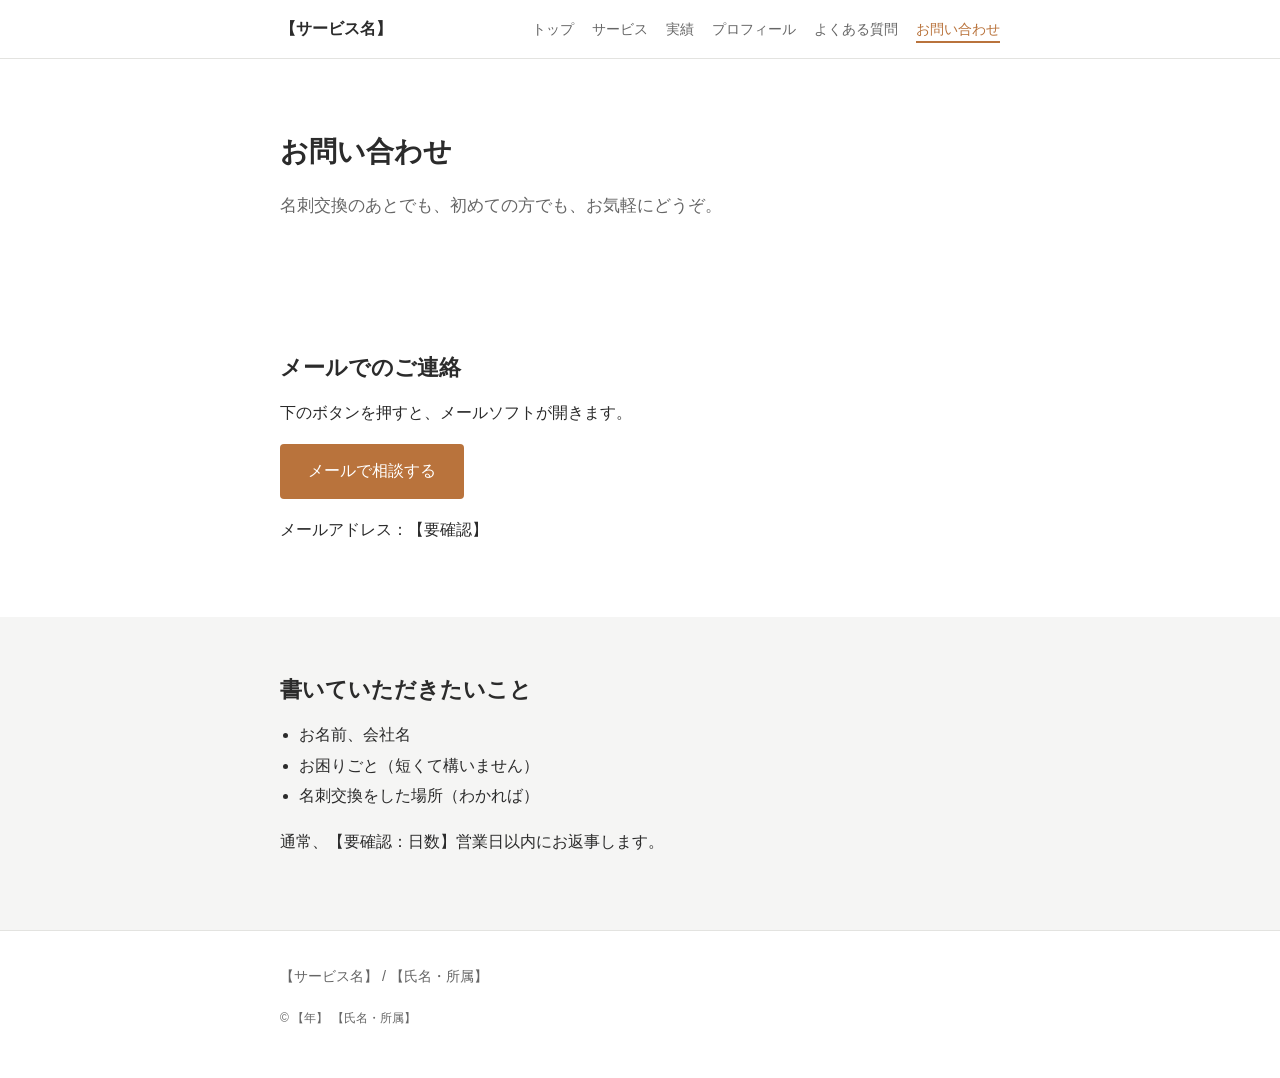
==== contact.html @ 89870a79 "AI業務改善サイトの初版（6ページ）を追加 Co-Authored-By: Claude Sonnet 5.5 <noreply@anthropic.com> Claude-Session: http" ====
<!DOCTYPE html>
<html lang="ja">
<head>
<meta charset="utf-8">
<meta name="viewport" content="width=device-width, initial-scale=1">
<title>お問い合わせ｜【サービス名】</title>
<meta name="description" content="AIを使った業務改善のご相談はこちらから。名刺交換のあとのご連絡もお待ちしています。">
<link rel="stylesheet" href="style.css">
</head>
<body>
<header class="site-header">
<div class="wrap header-inner">
<a class="logo" href="index.html">【サービス名】</a>
<button class="nav-toggle" aria-label="メニューを開く" aria-expanded="false" aria-controls="nav">メニュー</button>
<nav id="nav" class="nav"><ul><li><a href="index.html">トップ</a></li><li><a href="services.html">サービス</a></li><li><a href="works.html">実績</a></li><li><a href="profile.html">プロフィール</a></li><li><a href="faq.html">よくある質問</a></li><li><a href="contact.html" aria-current="page">お問い合わせ</a></li></ul></nav>
</div>
</header>
<main>
<section class="hero"><div class="wrap"><h1>お問い合わせ</h1><p class="lead">名刺交換のあとでも、初めての方でも、お気軽にどうぞ。</p></div></section><section class="section"><div class="wrap"><h2>メールでのご連絡</h2><p>下のボタンを押すと、メールソフトが開きます。</p>
<p><a class="btn" id="mailbtn" href="mailto:【メールアドレス】?subject=%E3%81%8A%E5%95%8F%E3%81%84%E5%90%88%E3%82%8F%E3%81%9B">メールで相談する</a></p>
<p>メールアドレス：【要確認】</p></div></section><section class="section alt"><div class="wrap"><h2>書いていただきたいこと</h2><ul class="plain">
<li>お名前、会社名</li>
<li>お困りごと（短くて構いません）</li>
<li>名刺交換をした場所（わかれば）</li>
</ul>
<p>通常、【要確認：日数】営業日以内にお返事します。</p></div></section>
</main>
<footer class="site-footer">
<div class="wrap">
<p>【サービス名】 / 【氏名・所属】</p>
<p><small>&copy; 【年】 【氏名・所属】</small></p>
</div>
</footer>
<script src="script.js"></script>
</body>
</html>
---- style.css ----
:root{--bg:#fff;--alt:#f5f5f4;--text:#2b2b2b;--sub:#666;--line:#e3e3e0;--accent:#b9733c;--accent-dark:#9a5d2d}
*{box-sizing:border-box}
body{margin:0;font-family:"Hiragino Kaku Gothic ProN","Hiragino Sans","Noto Sans JP",Meiryo,sans-serif;color:var(--text);background:var(--bg);line-height:1.9;font-size:16px}
.wrap{max-width:760px;margin:0 auto;padding:0 20px}
a{color:inherit}
h1,h2,h3{line-height:1.5;margin:0 0 .6em;font-weight:700}
h1{font-size:1.75rem}h2{font-size:1.4rem}h3{font-size:1.1rem}
p{margin:0 0 1em}
.site-header{border-bottom:1px solid var(--line);background:var(--bg)}
.header-inner{display:flex;align-items:center;justify-content:space-between;flex-wrap:wrap;padding-top:14px;padding-bottom:14px}
.logo{font-weight:700;text-decoration:none}
.nav ul{list-style:none;margin:0;padding:0;display:flex;gap:18px;flex-wrap:wrap}
.nav a{text-decoration:none;font-size:.9rem;color:var(--sub);padding:4px 0}
.nav a:hover,.nav a[aria-current]{color:var(--accent);border-bottom:2px solid var(--accent)}
.nav-toggle{display:none;background:none;border:1px solid var(--line);padding:6px 12px;font:inherit;font-size:.9rem;border-radius:4px}
.hero{padding:72px 0 56px}
.lead{color:var(--sub);font-size:1.05rem}
.section{padding:56px 0}
.alt{background:var(--alt)}
.center{text-align:center}
.cards{list-style:none;padding:0;margin:0;display:grid;gap:16px}
.card,.item{background:var(--bg);border:1px solid var(--line);border-radius:6px;padding:20px;margin-bottom:16px}
.card p,.item p{margin:0;color:var(--sub)}
.steps{list-style:none;counter-reset:s;padding:0;margin:0}
.steps li{counter-increment:s;position:relative;padding:0 0 20px 52px}
.steps li::before{content:counter(s);position:absolute;left:0;top:0;width:36px;height:36px;border-radius:50%;background:var(--accent);color:#fff;text-align:center;line-height:36px;font-weight:700}
.steps p{margin:0;color:var(--sub)}
.plain{padding-left:1.2em;margin:0 0 1em}
.btn{display:inline-block;background:var(--accent);color:#fff;text-decoration:none;padding:12px 28px;border-radius:4px}
.btn:hover{background:var(--accent-dark)}
.link{color:var(--accent);font-weight:700}
.case{margin:0}.case dt{font-weight:700;margin-top:.8em}.case dd{margin:0;color:var(--sub)}
.stats{list-style:none;padding:0;margin:0;display:grid;gap:16px}
.stats li{border-left:3px solid var(--accent);padding-left:16px;display:flex;flex-direction:column}
.num{font-size:1.4rem;font-weight:700}
.two{display:grid;gap:24px}
.faq{border-bottom:1px solid var(--line);padding:14px 0}
.faq summary{cursor:pointer;font-weight:700}
.faq p{margin:10px 0 0;color:var(--sub)}
.site-footer{border-top:1px solid var(--line);padding:32px 0;color:var(--sub);font-size:.9rem}
@media(min-width:700px){.cards,.stats{grid-template-columns:repeat(3,1fr)}.two{grid-template-columns:1fr 1fr}}
@media(max-width:699px){
.nav-toggle{display:block}
.nav{display:none;width:100%}.nav.open{display:block}
.nav ul{flex-direction:column;gap:0;padding-top:8px}
.nav a{display:block;padding:10px 0}
.hero{padding:48px 0 36px}h1{font-size:1.5rem}.section{padding:40px 0}}
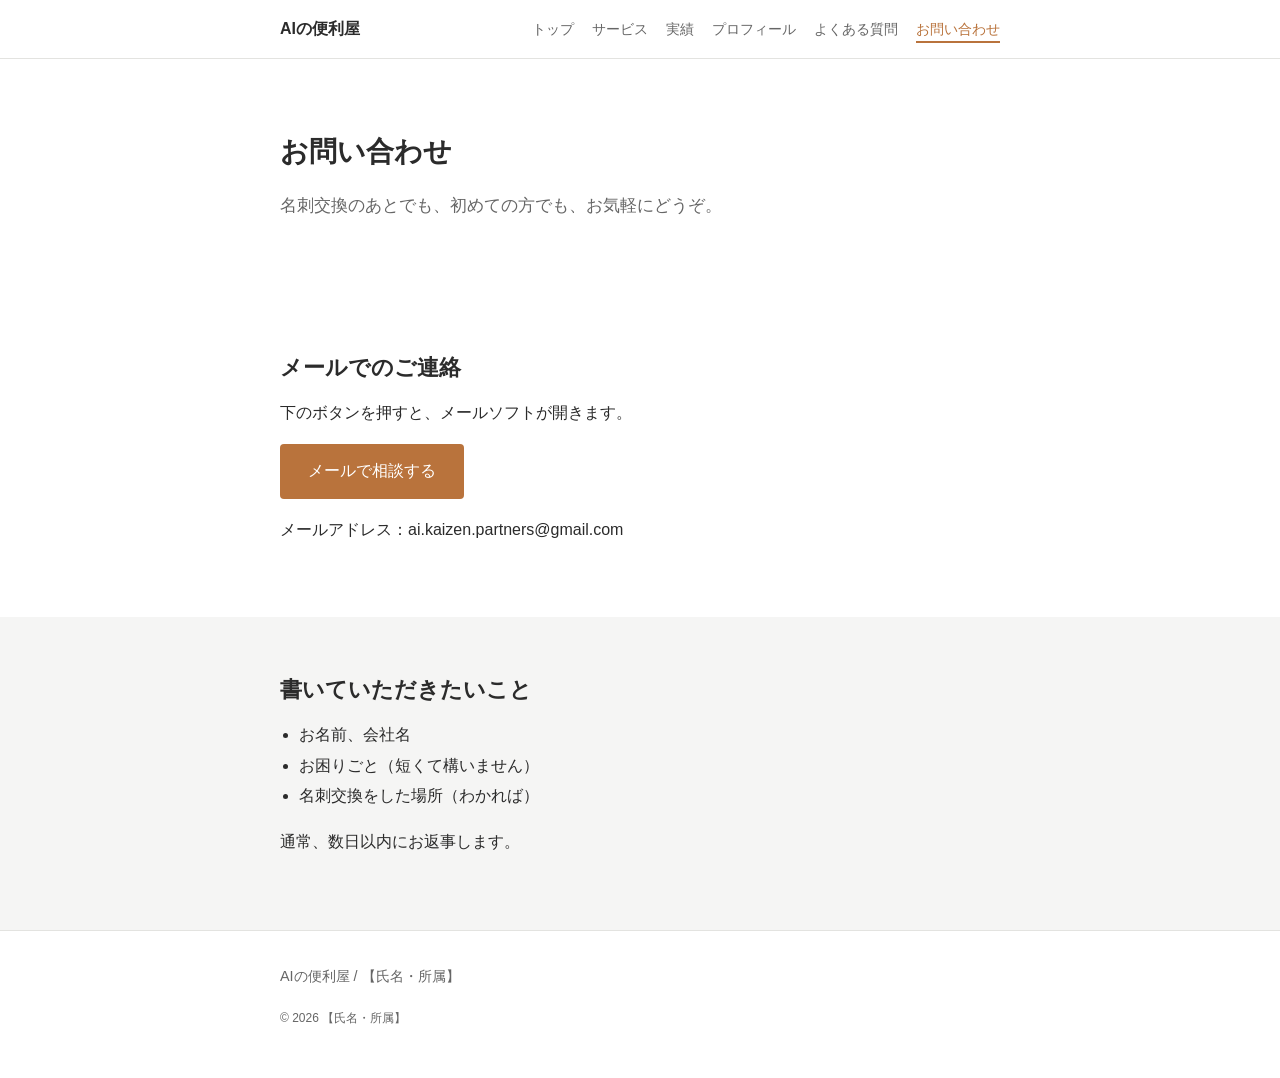
==== commit 97cb4ff2: "サービス名・連絡先・料金方針・地域・短縮時間を反映 Co-Authored-By: Claude Sonnet 5.5 <noreply@anthropic.com> Claude-Session: " ====
--- a/contact.html
+++ b/contact.html
@@ -3,32 +3,32 @@
 <head>
 <meta charset="utf-8">
 <meta name="viewport" content="width=device-width, initial-scale=1">
-<title>お問い合わせ｜【サービス名】</title>
+<title>お問い合わせ｜AIの便利屋</title>
 <meta name="description" content="AIを使った業務改善のご相談はこちらから。名刺交換のあとのご連絡もお待ちしています。">
 <link rel="stylesheet" href="style.css">
 </head>
 <body>
 <header class="site-header">
 <div class="wrap header-inner">
-<a class="logo" href="index.html">【サービス名】</a>
+<a class="logo" href="index.html">AIの便利屋</a>
 <button class="nav-toggle" aria-label="メニューを開く" aria-expanded="false" aria-controls="nav">メニュー</button>
 <nav id="nav" class="nav"><ul><li><a href="index.html">トップ</a></li><li><a href="services.html">サービス</a></li><li><a href="works.html">実績</a></li><li><a href="profile.html">プロフィール</a></li><li><a href="faq.html">よくある質問</a></li><li><a href="contact.html" aria-current="page">お問い合わせ</a></li></ul></nav>
 </div>
 </header>
 <main>
 <section class="hero"><div class="wrap"><h1>お問い合わせ</h1><p class="lead">名刺交換のあとでも、初めての方でも、お気軽にどうぞ。</p></div></section><section class="section"><div class="wrap"><h2>メールでのご連絡</h2><p>下のボタンを押すと、メールソフトが開きます。</p>
-<p><a class="btn" id="mailbtn" href="mailto:【メールアドレス】?subject=%E3%81%8A%E5%95%8F%E3%81%84%E5%90%88%E3%82%8F%E3%81%9B">メールで相談する</a></p>
-<p>メールアドレス：【要確認】</p></div></section><section class="section alt"><div class="wrap"><h2>書いていただきたいこと</h2><ul class="plain">
+<p><a class="btn" id="mailbtn" href="mailto:ai.kaizen.partners@gmail.com?subject=%E3%81%8A%E5%95%8F%E3%81%84%E5%90%88%E3%82%8F%E3%81%9B">メールで相談する</a></p>
+<p>メールアドレス：ai.kaizen.partners@gmail.com</p></div></section><section class="section alt"><div class="wrap"><h2>書いていただきたいこと</h2><ul class="plain">
 <li>お名前、会社名</li>
 <li>お困りごと（短くて構いません）</li>
 <li>名刺交換をした場所（わかれば）</li>
 </ul>
-<p>通常、【要確認：日数】営業日以内にお返事します。</p></div></section>
+<p>通常、数日以内にお返事します。</p></div></section>
 </main>
 <footer class="site-footer">
 <div class="wrap">
-<p>【サービス名】 / 【氏名・所属】</p>
-<p><small>&copy; 【年】 【氏名・所属】</small></p>
+<p>AIの便利屋 / 【氏名・所属】</p>
+<p><small>&copy; 2026 【氏名・所属】</small></p>
 </div>
 </footer>
 <script src="script.js"></script>
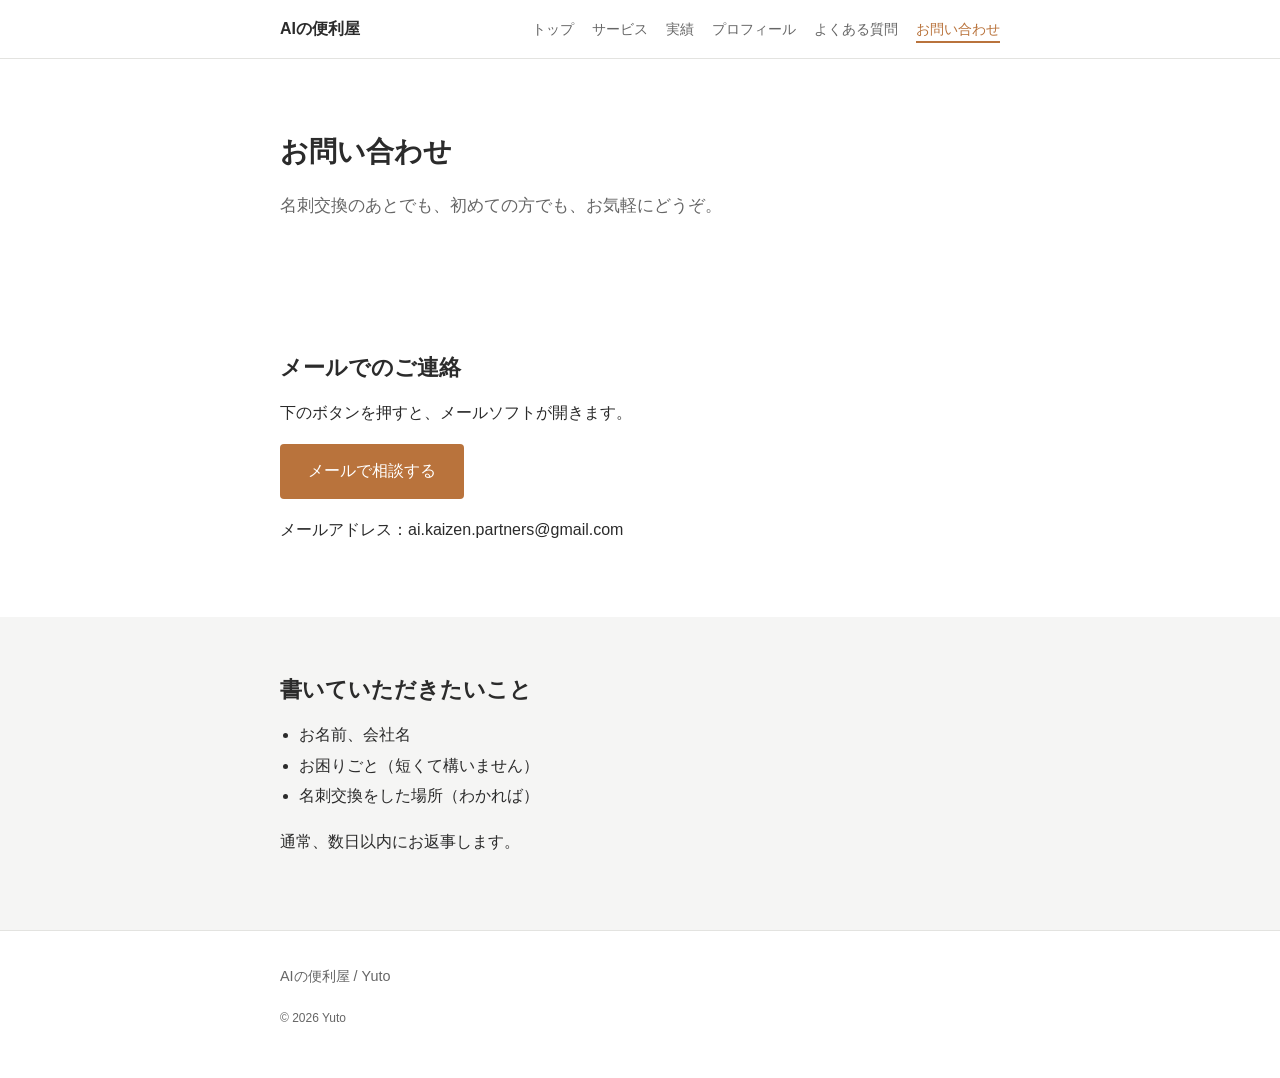
==== commit 88eae736: "プロフィールを反映 Co-Authored-By: Claude Sonnet 5.5 <noreply@anthropic.com> Claude-Session: https://claude.a" ====
--- a/contact.html
+++ b/contact.html
@@ -27,8 +27,8 @@
 </main>
 <footer class="site-footer">
 <div class="wrap">
-<p>AIの便利屋 / 【氏名・所属】</p>
-<p><small>&copy; 2026 【氏名・所属】</small></p>
+<p>AIの便利屋 / Yuto</p>
+<p><small>&copy; 2026 Yuto</small></p>
 </div>
 </footer>
 <script src="script.js"></script>
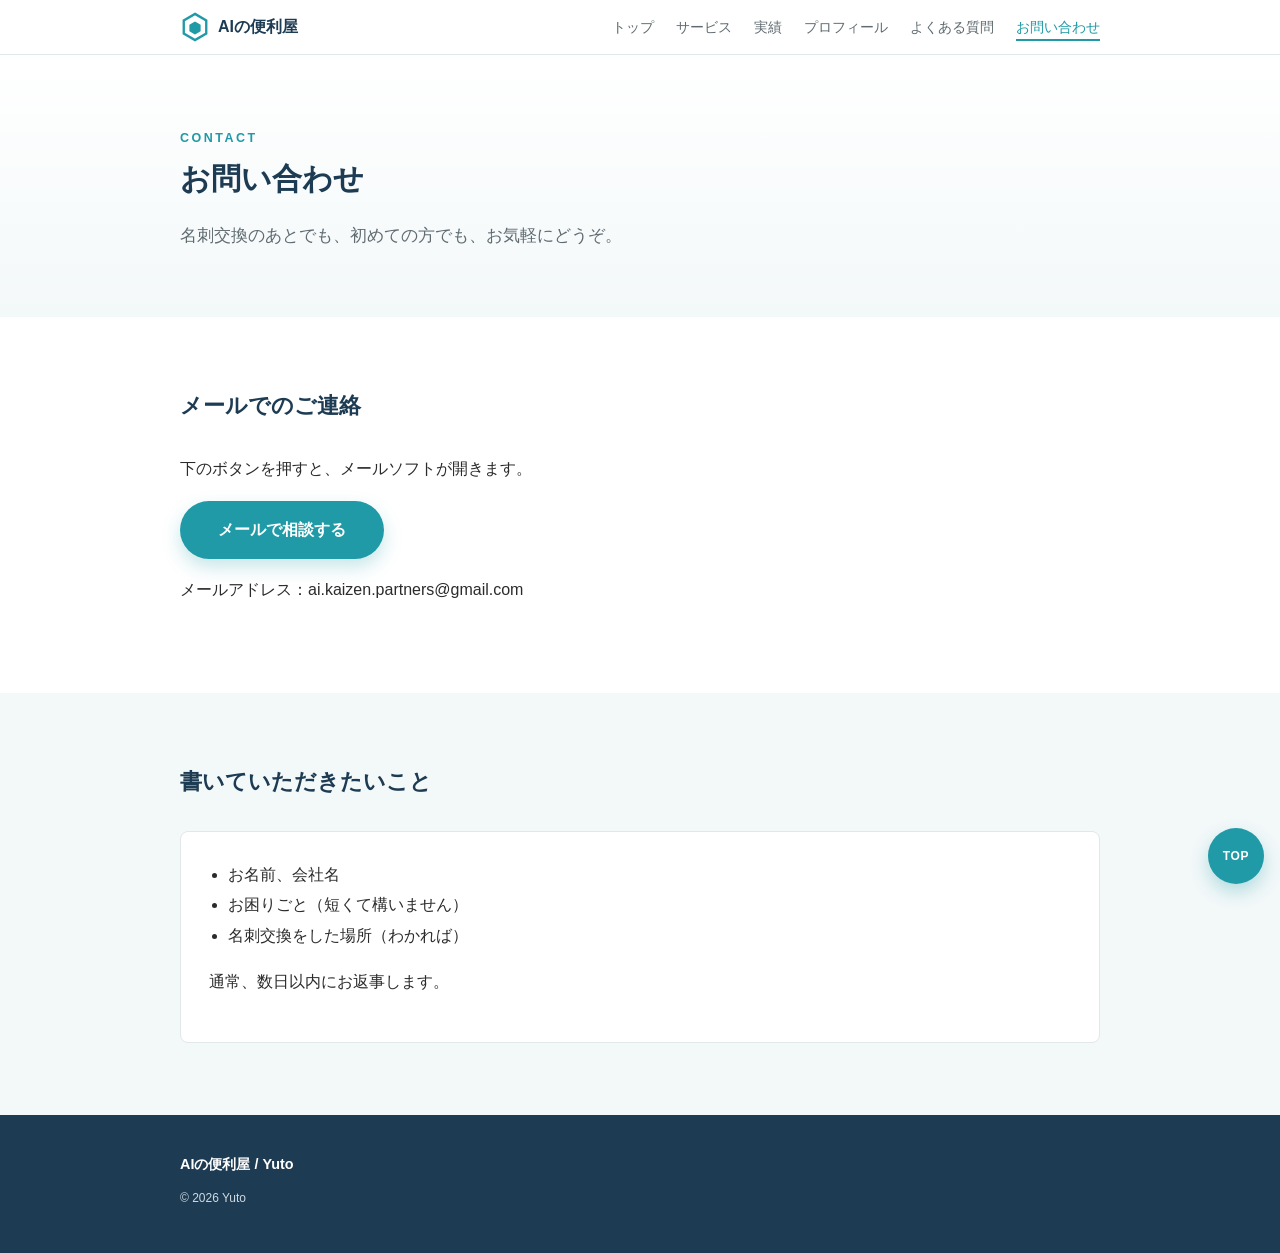
==== commit 87950fe6: "参考デザインの方向にサイト全体を調整 - 白基調・ティール差し色・番号付きカードに変更 - トップに等角図の独自イラスト（SVG）を追加 - 各セクションに英字ラベルを追加 - 右下にTOPボタン、フ" ====
--- a/contact.html
+++ b/contact.html
@@ -7,27 +7,36 @@
 <meta name="description" content="AIを使った業務改善のご相談はこちらから。名刺交換のあとのご連絡もお待ちしています。">
 <link rel="stylesheet" href="style.css">
 </head>
-<body>
+<body id="top">
 <header class="site-header">
 <div class="wrap header-inner">
-<a class="logo" href="index.html">AIの便利屋</a>
+<a class="logo" href="index.html"><svg viewBox="0 0 32 32" aria-hidden="true"><polygon points="16,2 28,9 28,23 16,30 4,23 4,9" fill="none" stroke="#1f9aa6" stroke-width="2.5"/><polygon points="16,10 22,13.5 22,20.5 16,24 10,20.5 10,13.5" fill="#1f9aa6"/></svg>AIの便利屋</a>
 <button class="nav-toggle" aria-label="メニューを開く" aria-expanded="false" aria-controls="nav">メニュー</button>
 <nav id="nav" class="nav"><ul><li><a href="index.html">トップ</a></li><li><a href="services.html">サービス</a></li><li><a href="works.html">実績</a></li><li><a href="profile.html">プロフィール</a></li><li><a href="faq.html">よくある質問</a></li><li><a href="contact.html" aria-current="page">お問い合わせ</a></li></ul></nav>
 </div>
 </header>
 <main>
-<section class="hero"><div class="wrap"><h1>お問い合わせ</h1><p class="lead">名刺交換のあとでも、初めての方でも、お気軽にどうぞ。</p></div></section><section class="section"><div class="wrap"><h2>メールでのご連絡</h2><p>下のボタンを押すと、メールソフトが開きます。</p>
+<section class="hero-simple"><div class="wrap"><p class="eyebrow">Contact</p><h1>お問い合わせ</h1><p class="lead">名刺交換のあとでも、初めての方でも、お気軽にどうぞ。</p></div></section>
+<section class="section"><div class="wrap">
+<div class="sec-head"><h2>メールでのご連絡</h2></div>
+<p>下のボタンを押すと、メールソフトが開きます。</p>
 <p><a class="btn" id="mailbtn" href="mailto:ai.kaizen.partners@gmail.com?subject=%E3%81%8A%E5%95%8F%E3%81%84%E5%90%88%E3%82%8F%E3%81%9B">メールで相談する</a></p>
-<p>メールアドレス：ai.kaizen.partners@gmail.com</p></div></section><section class="section alt"><div class="wrap"><h2>書いていただきたいこと</h2><ul class="plain">
+<p>メールアドレス：ai.kaizen.partners@gmail.com</p>
+</div></section>
+<section class="section alt"><div class="wrap">
+<div class="sec-head"><h2>書いていただきたいこと</h2></div>
+<div class="panel"><ul class="plain">
 <li>お名前、会社名</li>
 <li>お困りごと（短くて構いません）</li>
 <li>名刺交換をした場所（わかれば）</li>
 </ul>
-<p>通常、数日以内にお返事します。</p></div></section>
+<p>通常、数日以内にお返事します。</p></div>
+</div></section>
 </main>
+<a class="pagetop" href="#top">TOP</a>
 <footer class="site-footer">
 <div class="wrap">
-<p>AIの便利屋 / Yuto</p>
+<p class="f-name">AIの便利屋 / Yuto</p>
 <p><small>&copy; 2026 Yuto</small></p>
 </div>
 </footer>
--- a/style.css
+++ b/style.css
@@ -1,47 +1,101 @@
-:root{--bg:#fff;--alt:#f5f5f4;--text:#2b2b2b;--sub:#666;--line:#e3e3e0;--accent:#b9733c;--accent-dark:#9a5d2d}
+:root{--bg:#fff;--alt:#f3f8f9;--text:#2b2b2b;--sub:#5f6b70;--line:#e1e8ea;--accent:#1f9aa6;--accent-dark:#17798a;--navy:#1d3b52;--tint:#e6f4f5}
 *{box-sizing:border-box}
+html{scroll-behavior:smooth}
 body{margin:0;font-family:"Hiragino Kaku Gothic ProN","Hiragino Sans","Noto Sans JP",Meiryo,sans-serif;color:var(--text);background:var(--bg);line-height:1.9;font-size:16px}
-.wrap{max-width:760px;margin:0 auto;padding:0 20px}
+.wrap{max-width:960px;margin:0 auto;padding:0 20px}
 a{color:inherit}
-h1,h2,h3{line-height:1.5;margin:0 0 .6em;font-weight:700}
-h1{font-size:1.75rem}h2{font-size:1.4rem}h3{font-size:1.1rem}
+h1,h2,h3{line-height:1.5;margin:0 0 .6em;font-weight:700;color:var(--navy)}
+h1{font-size:1.9rem}h2{font-size:1.4rem}h3{font-size:1.1rem}
 p{margin:0 0 1em}
-.site-header{border-bottom:1px solid var(--line);background:var(--bg)}
-.header-inner{display:flex;align-items:center;justify-content:space-between;flex-wrap:wrap;padding-top:14px;padding-bottom:14px}
-.logo{font-weight:700;text-decoration:none}
-.nav ul{list-style:none;margin:0;padding:0;display:flex;gap:18px;flex-wrap:wrap}
+.section p,.section .plain{max-width:680px}
+.eyebrow{margin:0 0 .4em;font-size:.78rem;font-weight:700;letter-spacing:.2em;text-transform:uppercase;color:var(--accent)}
+.sec-head{margin-bottom:32px}
+.sec-head h2{margin-bottom:0}
+
+/* ヘッダー */
+.site-header{position:sticky;top:0;z-index:10;background:rgba(255,255,255,.96);border-bottom:1px solid var(--line)}
+.header-inner{display:flex;align-items:center;justify-content:space-between;flex-wrap:wrap;padding-top:12px;padding-bottom:12px}
+.logo{display:flex;align-items:center;gap:8px;font-weight:700;text-decoration:none;color:var(--navy)}
+.logo svg{width:30px;height:30px;flex:none}
+.nav ul{list-style:none;margin:0;padding:0;display:flex;gap:22px;flex-wrap:wrap}
 .nav a{text-decoration:none;font-size:.9rem;color:var(--sub);padding:4px 0}
 .nav a:hover,.nav a[aria-current]{color:var(--accent);border-bottom:2px solid var(--accent)}
-.nav-toggle{display:none;background:none;border:1px solid var(--line);padding:6px 12px;font:inherit;font-size:.9rem;border-radius:4px}
-.hero{padding:72px 0 56px}
-.lead{color:var(--sub);font-size:1.05rem}
-.section{padding:56px 0}
+.nav-toggle{display:none;width:44px;height:44px;border:0;border-radius:4px;cursor:pointer;font-size:0;color:transparent;background:linear-gradient(#fff,#fff) center 13px/22px 2px no-repeat,linear-gradient(#fff,#fff) center 21px/22px 2px no-repeat,linear-gradient(#fff,#fff) center 29px/22px 2px no-repeat,var(--accent)}
+
+/* ヒーロー */
+.hero{padding:72px 0 64px;background:linear-gradient(180deg,#fff 0%,var(--alt) 100%)}
+.hero-simple{padding:72px 0 48px;background:linear-gradient(180deg,#fff 0%,var(--alt) 100%)}
+.hero-grid{display:grid;gap:32px;align-items:center}
+.hl{color:var(--accent)}
+.lead{color:var(--sub);font-size:1.05rem;max-width:560px}
+.hero-art svg{display:block;width:100%;max-width:460px;height:auto;margin:0 auto}
+
+/* セクション */
+.section{padding:72px 0}
 .alt{background:var(--alt)}
 .center{text-align:center}
-.cards{list-style:none;padding:0;margin:0;display:grid;gap:16px}
-.card,.item{background:var(--bg);border:1px solid var(--line);border-radius:6px;padding:20px;margin-bottom:16px}
+.center p{margin-left:auto;margin-right:auto}
+
+/* カード */
+.cards{list-style:none;padding:0;margin:0;display:grid;gap:20px}
+.card,.item{position:relative;background:var(--bg);border:1px solid var(--line);border-top:3px solid var(--accent);border-radius:6px;padding:26px 24px;margin:0;box-shadow:0 6px 18px rgba(29,59,82,.05)}
 .card p,.item p{margin:0;color:var(--sub)}
+.item .no{display:block;margin-bottom:14px;font-size:2rem;font-weight:700;line-height:1;color:var(--accent)}
+.cards li:nth-child(2) .item{border-top-color:var(--navy)}
+.cards li:nth-child(2) .no{color:var(--navy)}
+.cards li:nth-child(3) .item{border-top-color:#7fb8c0}
+.cards li:nth-child(3) .no{color:#4b9aa3}
+.stack{display:grid;gap:20px}
+.panel{background:var(--bg);border:1px solid var(--line);border-radius:8px;padding:28px}
+
+/* 手順 */
 .steps{list-style:none;counter-reset:s;padding:0;margin:0}
-.steps li{counter-increment:s;position:relative;padding:0 0 20px 52px}
-.steps li::before{content:counter(s);position:absolute;left:0;top:0;width:36px;height:36px;border-radius:50%;background:var(--accent);color:#fff;text-align:center;line-height:36px;font-weight:700}
+.steps li{counter-increment:s;position:relative;padding:0 0 22px 56px}
+.steps li::before{content:counter(s);position:absolute;left:0;top:0;width:38px;height:38px;border-radius:50%;background:var(--accent);color:#fff;text-align:center;line-height:38px;font-weight:700}
+.steps li::after{content:"";position:absolute;left:18px;top:42px;bottom:0;width:2px;background:var(--line)}
+.steps li:last-child::after{display:none}
 .steps p{margin:0;color:var(--sub)}
+
 .plain{padding-left:1.2em;margin:0 0 1em}
-.btn{display:inline-block;background:var(--accent);color:#fff;text-decoration:none;padding:12px 28px;border-radius:4px}
+.btn{display:inline-block;background:var(--accent);color:#fff;text-decoration:none;padding:14px 38px;border-radius:999px;font-weight:700;box-shadow:0 8px 18px rgba(31,154,166,.25)}
 .btn:hover{background:var(--accent-dark)}
-.link{color:var(--accent);font-weight:700}
-.case{margin:0}.case dt{font-weight:700;margin-top:.8em}.case dd{margin:0;color:var(--sub)}
+.link{color:var(--accent);font-weight:700;text-decoration:none}
+.link:hover{text-decoration:underline}
 .stats{list-style:none;padding:0;margin:0;display:grid;gap:16px}
 .stats li{border-left:3px solid var(--accent);padding-left:16px;display:flex;flex-direction:column}
 .num{font-size:1.4rem;font-weight:700}
 .two{display:grid;gap:24px}
-.faq{border-bottom:1px solid var(--line);padding:14px 0}
-.faq summary{cursor:pointer;font-weight:700}
+
+/* よくある質問 */
+.faq{border-bottom:1px solid var(--line);padding:16px 0}
+.faq summary{cursor:pointer;font-weight:700;color:var(--navy);list-style:none;position:relative;padding-right:32px}
+.faq summary::-webkit-details-marker{display:none}
+.faq summary::after{content:"+";position:absolute;right:4px;top:-2px;font-size:1.4rem;color:var(--accent)}
+.faq[open] summary::after{content:"−"}
 .faq p{margin:10px 0 0;color:var(--sub)}
-.site-footer{border-top:1px solid var(--line);padding:32px 0;color:var(--sub);font-size:.9rem}
-@media(min-width:700px){.cards,.stats{grid-template-columns:repeat(3,1fr)}.two{grid-template-columns:1fr 1fr}}
+
+/* ページトップ */
+.pagetop{position:fixed;right:16px;bottom:16px;z-index:9;width:56px;height:56px;border-radius:50%;background:var(--accent);color:#fff;display:flex;align-items:center;justify-content:center;text-decoration:none;font-size:.75rem;font-weight:700;letter-spacing:.05em;box-shadow:0 8px 18px rgba(31,154,166,.3)}
+.pagetop:hover{background:var(--accent-dark)}
+
+/* フッター */
+.site-footer{background:var(--navy);color:#cfdbe2;padding:36px 0;font-size:.9rem}
+.site-footer p{margin:0 0 .4em}
+.site-footer .f-name{font-weight:700;color:#fff}
+
+@media(min-width:700px){
+.cards{grid-template-columns:repeat(3,1fr)}
+.stats{grid-template-columns:repeat(3,1fr)}
+.two{grid-template-columns:1fr 1fr}
+.hero-grid{grid-template-columns:1.1fr 1fr}
+}
 @media(max-width:699px){
 .nav-toggle{display:block}
 .nav{display:none;width:100%}.nav.open{display:block}
 .nav ul{flex-direction:column;gap:0;padding-top:8px}
-.nav a{display:block;padding:10px 0}
-.hero{padding:48px 0 36px}h1{font-size:1.5rem}.section{padding:40px 0}}
+.nav a{display:block;padding:12px 0;border-bottom:1px solid var(--line)}
+.hero{padding:48px 0 40px}.hero-simple{padding:48px 0 32px}
+h1{font-size:1.5rem}
+.section{padding:52px 0}
+.pagetop{width:50px;height:50px}
+}
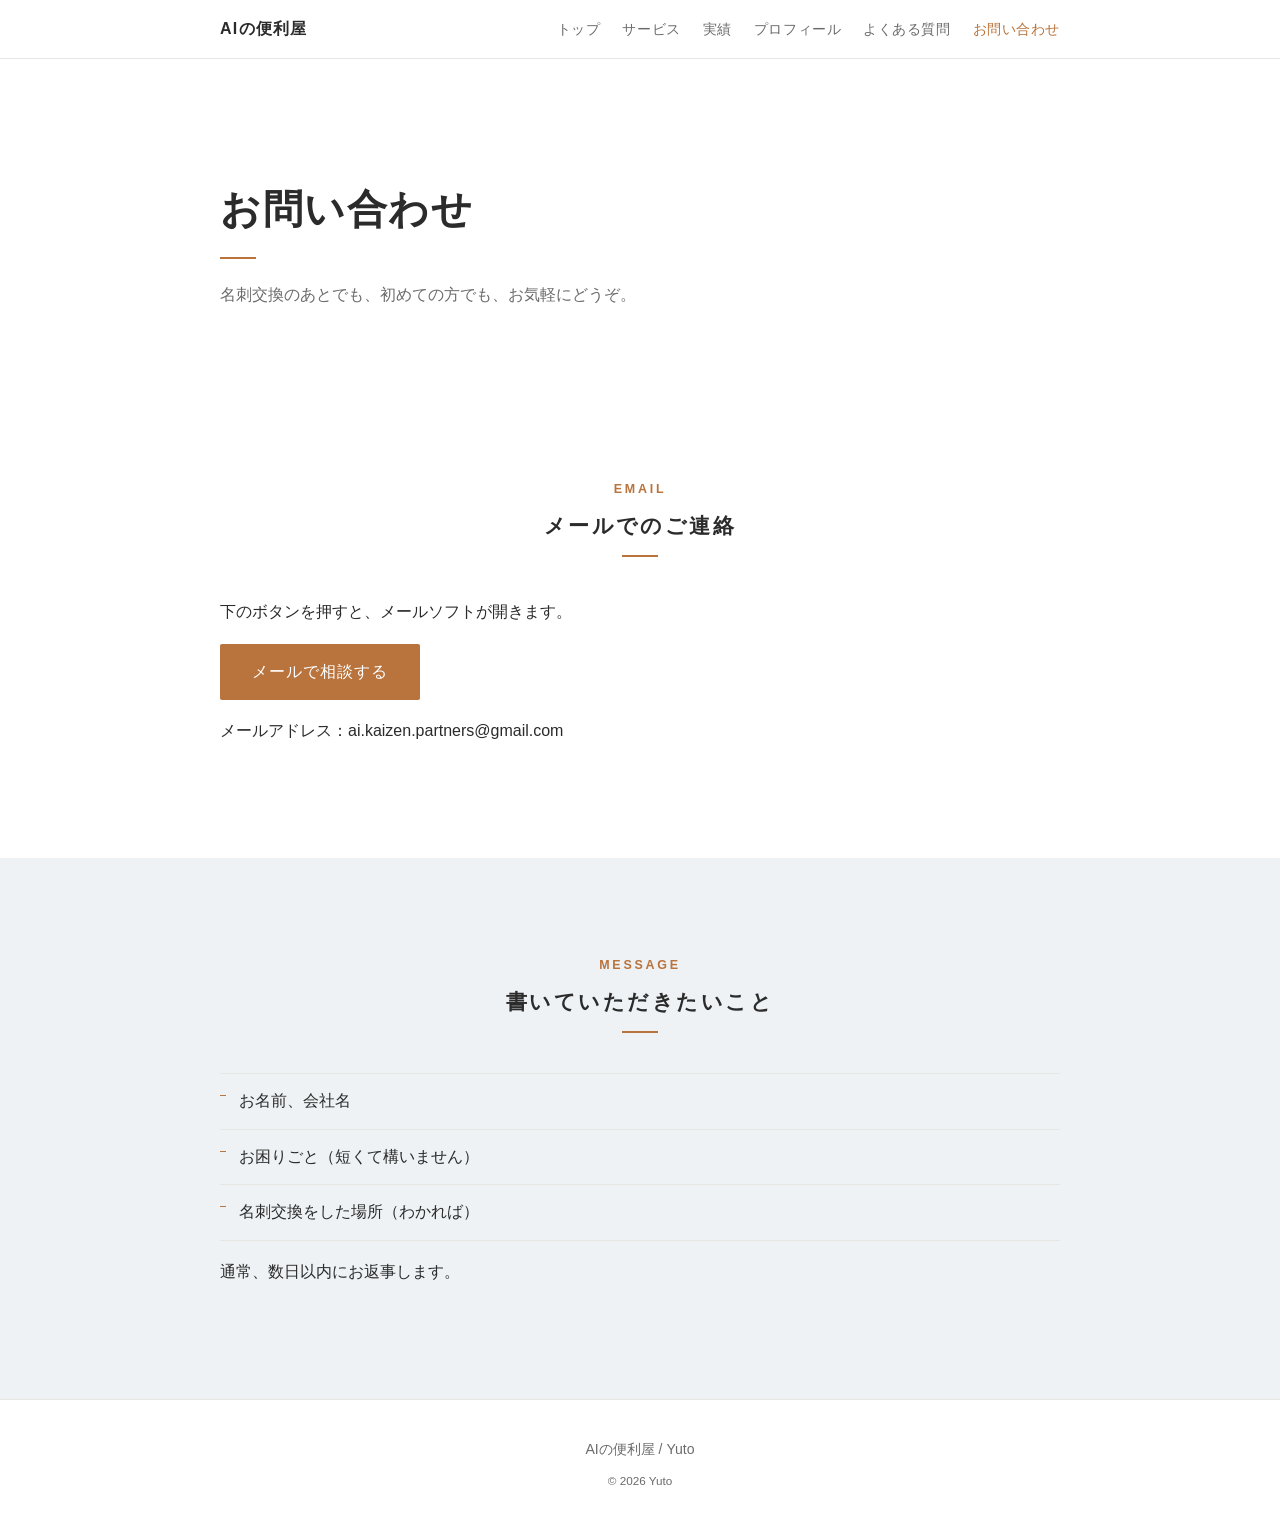
==== commit 44dcf28b: "参考デザインの構成に合わせて全体を改修（英語ラベル・写真帯・番号付きカード・青灰色の帯） Co-Authored-By: Claude Haiku 5.5 <noreply@anthropic.com" ====
--- a/contact.html
+++ b/contact.html
@@ -7,36 +7,27 @@
 <meta name="description" content="AIを使った業務改善のご相談はこちらから。名刺交換のあとのご連絡もお待ちしています。">
 <link rel="stylesheet" href="style.css">
 </head>
-<body id="top">
+<body>
 <header class="site-header">
 <div class="wrap header-inner">
-<a class="logo" href="index.html"><svg viewBox="0 0 32 32" aria-hidden="true"><polygon points="16,2 28,9 28,23 16,30 4,23 4,9" fill="none" stroke="#1f9aa6" stroke-width="2.5"/><polygon points="16,10 22,13.5 22,20.5 16,24 10,20.5 10,13.5" fill="#1f9aa6"/></svg>AIの便利屋</a>
+<a class="logo" href="index.html">AIの便利屋</a>
 <button class="nav-toggle" aria-label="メニューを開く" aria-expanded="false" aria-controls="nav">メニュー</button>
 <nav id="nav" class="nav"><ul><li><a href="index.html">トップ</a></li><li><a href="services.html">サービス</a></li><li><a href="works.html">実績</a></li><li><a href="profile.html">プロフィール</a></li><li><a href="faq.html">よくある質問</a></li><li><a href="contact.html" aria-current="page">お問い合わせ</a></li></ul></nav>
 </div>
 </header>
 <main>
-<section class="hero-simple"><div class="wrap"><p class="eyebrow">Contact</p><h1>お問い合わせ</h1><p class="lead">名刺交換のあとでも、初めての方でも、お気軽にどうぞ。</p></div></section>
-<section class="section"><div class="wrap">
-<div class="sec-head"><h2>メールでのご連絡</h2></div>
-<p>下のボタンを押すと、メールソフトが開きます。</p>
+<section class="hero"><div class="wrap"><h1>お問い合わせ</h1><p class="lead">名刺交換のあとでも、初めての方でも、お気軽にどうぞ。</p></div></section><section class="section"><div class="wrap"><p class="en">Email</p><h2>メールでのご連絡</h2><p>下のボタンを押すと、メールソフトが開きます。</p>
 <p><a class="btn" id="mailbtn" href="mailto:ai.kaizen.partners@gmail.com?subject=%E3%81%8A%E5%95%8F%E3%81%84%E5%90%88%E3%82%8F%E3%81%9B">メールで相談する</a></p>
-<p>メールアドレス：ai.kaizen.partners@gmail.com</p>
-</div></section>
-<section class="section alt"><div class="wrap">
-<div class="sec-head"><h2>書いていただきたいこと</h2></div>
-<div class="panel"><ul class="plain">
+<p>メールアドレス：ai.kaizen.partners@gmail.com</p></div></section><section class="section alt"><div class="wrap"><p class="en">Message</p><h2>書いていただきたいこと</h2><ul class="plain">
 <li>お名前、会社名</li>
 <li>お困りごと（短くて構いません）</li>
 <li>名刺交換をした場所（わかれば）</li>
 </ul>
-<p>通常、数日以内にお返事します。</p></div>
-</div></section>
+<p>通常、数日以内にお返事します。</p></div></section>
 </main>
-<a class="pagetop" href="#top">TOP</a>
 <footer class="site-footer">
 <div class="wrap">
-<p class="f-name">AIの便利屋 / Yuto</p>
+<p>AIの便利屋 / Yuto</p>
 <p><small>&copy; 2026 Yuto</small></p>
 </div>
 </footer>
--- a/style.css
+++ b/style.css
@@ -1,101 +1,155 @@
-:root{--bg:#fff;--alt:#f3f8f9;--text:#2b2b2b;--sub:#5f6b70;--line:#e1e8ea;--accent:#1f9aa6;--accent-dark:#17798a;--navy:#1d3b52;--tint:#e6f4f5}
+:root{--bg:#fff;--alt:#f7f7f5;--text:#2b2b2b;--sub:#6b6b6b;--line:#e6e6e2;--accent:#b9733c;--accent-dark:#9a5d2d}
 *{box-sizing:border-box}
 html{scroll-behavior:smooth}
 body{margin:0;font-family:"Hiragino Kaku Gothic ProN","Hiragino Sans","Noto Sans JP",Meiryo,sans-serif;color:var(--text);background:var(--bg);line-height:1.9;font-size:16px}
-.wrap{max-width:960px;margin:0 auto;padding:0 20px}
+.wrap{max-width:880px;margin:0 auto;padding:0 20px}
 a{color:inherit}
-h1,h2,h3{line-height:1.5;margin:0 0 .6em;font-weight:700;color:var(--navy)}
-h1{font-size:1.9rem}h2{font-size:1.4rem}h3{font-size:1.1rem}
+h1,h2,h3{line-height:1.5;margin:0 0 .6em;font-weight:700}
+h1{font-size:1.75rem;letter-spacing:.06em}
+h2{font-size:1.3rem;letter-spacing:.12em;text-align:center}
+h2::after{content:"";display:block;width:36px;height:2px;background:var(--accent);margin:14px auto 0}
+h3{font-size:1.05rem}
 p{margin:0 0 1em}
-.section p,.section .plain{max-width:680px}
-.eyebrow{margin:0 0 .4em;font-size:.78rem;font-weight:700;letter-spacing:.2em;text-transform:uppercase;color:var(--accent)}
-.sec-head{margin-bottom:32px}
-.sec-head h2{margin-bottom:0}
-
 /* ヘッダー */
-.site-header{position:sticky;top:0;z-index:10;background:rgba(255,255,255,.96);border-bottom:1px solid var(--line)}
-.header-inner{display:flex;align-items:center;justify-content:space-between;flex-wrap:wrap;padding-top:12px;padding-bottom:12px}
-.logo{display:flex;align-items:center;gap:8px;font-weight:700;text-decoration:none;color:var(--navy)}
-.logo svg{width:30px;height:30px;flex:none}
+.site-header{border-bottom:1px solid var(--line);background:var(--bg);position:sticky;top:0;z-index:10}
+.header-inner{display:flex;align-items:center;justify-content:space-between;flex-wrap:wrap;padding-top:14px;padding-bottom:14px}
+.logo{font-weight:700;text-decoration:none;letter-spacing:.08em}
 .nav ul{list-style:none;margin:0;padding:0;display:flex;gap:22px;flex-wrap:wrap}
-.nav a{text-decoration:none;font-size:.9rem;color:var(--sub);padding:4px 0}
-.nav a:hover,.nav a[aria-current]{color:var(--accent);border-bottom:2px solid var(--accent)}
-.nav-toggle{display:none;width:44px;height:44px;border:0;border-radius:4px;cursor:pointer;font-size:0;color:transparent;background:linear-gradient(#fff,#fff) center 13px/22px 2px no-repeat,linear-gradient(#fff,#fff) center 21px/22px 2px no-repeat,linear-gradient(#fff,#fff) center 29px/22px 2px no-repeat,var(--accent)}
-
+.nav a{text-decoration:none;font-size:.88rem;color:var(--sub);padding:4px 0;letter-spacing:.04em}
+.nav a:hover,.nav a[aria-current]{color:var(--accent)}
+.nav-toggle{display:none;background:none;border:1px solid var(--line);padding:6px 12px;font:inherit;font-size:.9rem;border-radius:4px;cursor:pointer}
 /* ヒーロー */
-.hero{padding:72px 0 64px;background:linear-gradient(180deg,#fff 0%,var(--alt) 100%)}
-.hero-simple{padding:72px 0 48px;background:linear-gradient(180deg,#fff 0%,var(--alt) 100%)}
-.hero-grid{display:grid;gap:32px;align-items:center}
-.hl{color:var(--accent)}
-.lead{color:var(--sub);font-size:1.05rem;max-width:560px}
-.hero-art svg{display:block;width:100%;max-width:460px;height:auto;margin:0 auto}
-
+.hero{padding:104px 0 80px;text-align:center;background:linear-gradient(180deg,#fff 0%,var(--alt) 100%)}
+.hero h1{margin-bottom:.5em}
+.hero h1::after{content:"";display:block;width:36px;height:2px;background:var(--accent);margin:18px auto 0}
+.lead{color:var(--sub);font-size:1.02rem;max-width:620px;margin:0 auto}
 /* セクション */
-.section{padding:72px 0}
+.section{padding:88px 0;text-align:left}
+.section > .wrap > h2{margin-bottom:40px}
 .alt{background:var(--alt)}
 .center{text-align:center}
-.center p{margin-left:auto;margin-right:auto}
-
+.center .btn{margin-top:8px}
 /* カード */
 .cards{list-style:none;padding:0;margin:0;display:grid;gap:20px}
-.card,.item{position:relative;background:var(--bg);border:1px solid var(--line);border-top:3px solid var(--accent);border-radius:6px;padding:26px 24px;margin:0;box-shadow:0 6px 18px rgba(29,59,82,.05)}
-.card p,.item p{margin:0;color:var(--sub)}
-.item .no{display:block;margin-bottom:14px;font-size:2rem;font-weight:700;line-height:1;color:var(--accent)}
-.cards li:nth-child(2) .item{border-top-color:var(--navy)}
-.cards li:nth-child(2) .no{color:var(--navy)}
-.cards li:nth-child(3) .item{border-top-color:#7fb8c0}
-.cards li:nth-child(3) .no{color:#4b9aa3}
-.stack{display:grid;gap:20px}
-.panel{background:var(--bg);border:1px solid var(--line);border-radius:8px;padding:28px}
-
-/* 手順 */
+.card,.item{background:var(--bg);border:1px solid var(--line);border-top:2px solid var(--accent);border-radius:4px;padding:28px 24px;margin-bottom:20px}
+.cards .card{margin-bottom:0}
+.card p,.item p{margin:0;color:var(--sub);font-size:.95rem}
+/* 進め方 */
 .steps{list-style:none;counter-reset:s;padding:0;margin:0}
-.steps li{counter-increment:s;position:relative;padding:0 0 22px 56px}
-.steps li::before{content:counter(s);position:absolute;left:0;top:0;width:38px;height:38px;border-radius:50%;background:var(--accent);color:#fff;text-align:center;line-height:38px;font-weight:700}
-.steps li::after{content:"";position:absolute;left:18px;top:42px;bottom:0;width:2px;background:var(--line)}
+.steps li{counter-increment:s;position:relative;padding:0 0 28px 56px}
+.steps li::before{content:counter(s);position:absolute;left:0;top:0;width:38px;height:38px;border-radius:50%;border:1px solid var(--accent);color:var(--accent);text-align:center;line-height:36px;font-weight:700;background:var(--bg)}
+.steps li::after{content:"";position:absolute;left:19px;top:40px;bottom:0;width:1px;background:var(--line)}
 .steps li:last-child::after{display:none}
-.steps p{margin:0;color:var(--sub)}
-
-.plain{padding-left:1.2em;margin:0 0 1em}
-.btn{display:inline-block;background:var(--accent);color:#fff;text-decoration:none;padding:14px 38px;border-radius:999px;font-weight:700;box-shadow:0 8px 18px rgba(31,154,166,.25)}
+.steps p{margin:0;color:var(--sub);font-size:.95rem}
+/* 箇条書き(罫線で区切る) */
+.plain{list-style:none;padding:0;margin:0 0 1em}
+.plain li{padding:12px 0 12px 1.2em;border-bottom:1px solid var(--line);position:relative}
+.plain li::before{content:"";position:absolute;left:0;top:1.3em;width:6px;height:1px;background:var(--accent)}
+.plain li:first-child{border-top:1px solid var(--line)}
+/* ボタン・リンク */
+.btn{display:inline-block;background:var(--accent);color:#fff;text-decoration:none;padding:13px 32px;border-radius:2px;letter-spacing:.06em;transition:background .3s}
 .btn:hover{background:var(--accent-dark)}
-.link{color:var(--accent);font-weight:700;text-decoration:none}
-.link:hover{text-decoration:underline}
-.stats{list-style:none;padding:0;margin:0;display:grid;gap:16px}
-.stats li{border-left:3px solid var(--accent);padding-left:16px;display:flex;flex-direction:column}
-.num{font-size:1.4rem;font-weight:700}
-.two{display:grid;gap:24px}
-
-/* よくある質問 */
-.faq{border-bottom:1px solid var(--line);padding:16px 0}
-.faq summary{cursor:pointer;font-weight:700;color:var(--navy);list-style:none;position:relative;padding-right:32px}
+.link{color:var(--accent);font-weight:700;text-decoration:none;border-bottom:1px solid var(--accent)}
+/* 実績 */
+.case{margin:0}.case dt{font-weight:700;margin-top:.8em;color:var(--accent);font-size:.9rem}.case dd{margin:0;color:var(--sub)}
+.stats{list-style:none;padding:0;margin:0;display:grid;gap:20px;text-align:center}
+.stats li{padding:24px 12px;border-top:1px solid var(--line)}
+.num{display:block;font-size:1.6rem;font-weight:700;color:var(--accent);margin-bottom:6px}
+.stats li span:last-child{color:var(--sub);font-size:.9rem}
+/* 2列 */
+.two{display:grid;gap:32px}
+.two h3{color:var(--accent);font-size:.95rem;letter-spacing:.06em;border-bottom:1px solid var(--line);padding-bottom:8px}
+/* FAQ */
+.faq{border-bottom:1px solid var(--line);padding:18px 0}
+.faq:first-child{border-top:1px solid var(--line)}
+.faq summary{cursor:pointer;font-weight:700;list-style:none;position:relative;padding-right:28px}
 .faq summary::-webkit-details-marker{display:none}
-.faq summary::after{content:"+";position:absolute;right:4px;top:-2px;font-size:1.4rem;color:var(--accent)}
+.faq summary::after{content:"+";position:absolute;right:4px;top:-2px;color:var(--accent);font-size:1.3rem}
 .faq[open] summary::after{content:"−"}
-.faq p{margin:10px 0 0;color:var(--sub)}
-
-/* ページトップ */
-.pagetop{position:fixed;right:16px;bottom:16px;z-index:9;width:56px;height:56px;border-radius:50%;background:var(--accent);color:#fff;display:flex;align-items:center;justify-content:center;text-decoration:none;font-size:.75rem;font-weight:700;letter-spacing:.05em;box-shadow:0 8px 18px rgba(31,154,166,.3)}
-.pagetop:hover{background:var(--accent-dark)}
-
+.faq p{margin:12px 0 0;color:var(--sub)}
 /* フッター */
-.site-footer{background:var(--navy);color:#cfdbe2;padding:36px 0;font-size:.9rem}
-.site-footer p{margin:0 0 .4em}
-.site-footer .f-name{font-weight:700;color:#fff}
-
+.site-footer{border-top:1px solid var(--line);padding:36px 0;color:var(--sub);font-size:.88rem;text-align:center;background:var(--bg)}
+.site-footer p{margin:0 0 4px}
+/* 表示アニメーション(ふわっと1回だけ) */
+.js .reveal{opacity:0;transform:translateY(14px);transition:opacity .9s ease,transform .9s ease}
+.js .reveal.in{opacity:1;transform:none}
+@media (prefers-reduced-motion:reduce){
+html{scroll-behavior:auto}
+.js .reveal{opacity:1;transform:none;transition:none}
+.btn{transition:none}
+}
+/* 横幅 700px 以上 */
 @media(min-width:700px){
 .cards{grid-template-columns:repeat(3,1fr)}
 .stats{grid-template-columns:repeat(3,1fr)}
 .two{grid-template-columns:1fr 1fr}
-.hero-grid{grid-template-columns:1.1fr 1fr}
+.steps{display:grid;grid-template-columns:repeat(4,1fr);gap:24px}
+.steps li{padding:56px 0 0;}
+.steps li::before{top:0;left:0}
+.steps li::after{left:38px;right:-24px;top:19px;bottom:auto;width:auto;height:1px}
+.steps li:last-child::after{display:none}
+}
+/* スマホ */
+@media(max-width:699px){
+.nav-toggle{display:block}
+.nav{display:none;width:100%}
+.nav.open{display:block}
+.nav ul{flex-direction:column;gap:0;padding-top:8px}
+.nav a{display:block;padding:12px 0;border-bottom:1px solid var(--line)}
+.hero{padding:64px 0 52px}
+h1{font-size:1.5rem}
+.section{padding:60px 0}
+.section > .wrap > h2{margin-bottom:28px}
+}
+/* 写真 */
+.photo-band{padding:0}
+.photo-band img{display:block;width:100%;height:auto;aspect-ratio:16/9;object-fit:cover;object-position:center 40%}
+.gallery{display:grid;gap:14px}
+.gallery img{display:block;width:100%;aspect-ratio:4/3;object-fit:cover;border-radius:4px}
+@media(min-width:700px){
+.photo-band .wrap{max-width:1080px}
+.photo-band img{border-radius:4px;aspect-ratio:21/9}
+.gallery{grid-template-columns:repeat(2,1fr)}
+}
+
+/* ===== 2026-11 リデザイン(参考デザインの構成を、当サイトの色と写真で再構成) ===== */
+:root{--band:#eef2f5}
+/* 背景の淡い青灰色の帯 */
+.alt{background:var(--band)}
+/* 英語の小ラベル */
+.en{margin:0 0 8px;text-align:center;color:var(--accent);font-size:.78rem;letter-spacing:.22em;text-transform:uppercase;font-weight:700}
+/* ヒーロー: 白地・左寄せ */
+.hero{background:#fff;text-align:left;padding:96px 0 56px}
+.hero .wrap{max-width:880px}
+.hero h1{font-size:2rem;line-height:1.5;letter-spacing:.04em}
+.hero h1::after{margin:18px 0 0}
+.lead{margin:0;max-width:600px}
+/* 写真帯(4枚) + 縦の言葉 */
+.photo-strip{padding:0 0 88px;background:#fff}
+.strip{max-width:1080px;margin:0 auto;display:grid;grid-template-columns:1.2fr 1.2fr .8fr 1.2fr;gap:8px;padding:0 20px}
+.strip img{display:block;width:100%;height:260px;object-fit:cover;border-radius:2px}
+.strip-text{margin:0;display:flex;align-items:center;justify-content:center;background:var(--accent);color:#fff;font-weight:700;letter-spacing:.1em;line-height:1.9;text-align:center;writing-mode:vertical-rl;padding:16px 8px;font-size:1.02rem;border-radius:2px}
+/* 番号付きカード(01〜03) */
+.item:nth-of-type(1)::before,.item:nth-of-type(2)::before,.item:nth-of-type(3)::before{display:block;font-size:1.6rem;font-weight:700;color:var(--accent);letter-spacing:.06em;margin-bottom:10px;line-height:1}
+.item:nth-of-type(1)::before{content:"01"}
+.item:nth-of-type(2)::before{content:"02"}
+.item:nth-of-type(3)::before{content:"03"}
+.item{background:#fff}
+.alt .item{border-color:transparent;border-top-color:var(--accent)}
+/* 写真帯(下層ページ) */
+.photo-band img{aspect-ratio:21/9}
+@media(min-width:700px){
+.section{padding:96px 0}
+.hero{padding:120px 0 72px}
+.hero h1{font-size:2.5rem}
+.cards .card{padding:32px 28px}
 }
 @media(max-width:699px){
-.nav-toggle{display:block}
-.nav{display:none;width:100%}.nav.open{display:block}
-.nav ul{flex-direction:column;gap:0;padding-top:8px}
-.nav a{display:block;padding:12px 0;border-bottom:1px solid var(--line)}
-.hero{padding:48px 0 40px}.hero-simple{padding:48px 0 32px}
-h1{font-size:1.5rem}
-.section{padding:52px 0}
-.pagetop{width:50px;height:50px}
+.hero{padding:64px 0 40px}
+.hero h1{font-size:1.5rem}
+.photo-strip{padding-bottom:56px}
+.strip{grid-template-columns:1fr 1fr;padding:0 16px;gap:6px}
+.strip img{height:150px}
+.strip-text{grid-column:1 / -1;writing-mode:horizontal-tb;padding:18px 12px;font-size:1rem}
+.strip img:nth-child(3){grid-column:auto}
 }
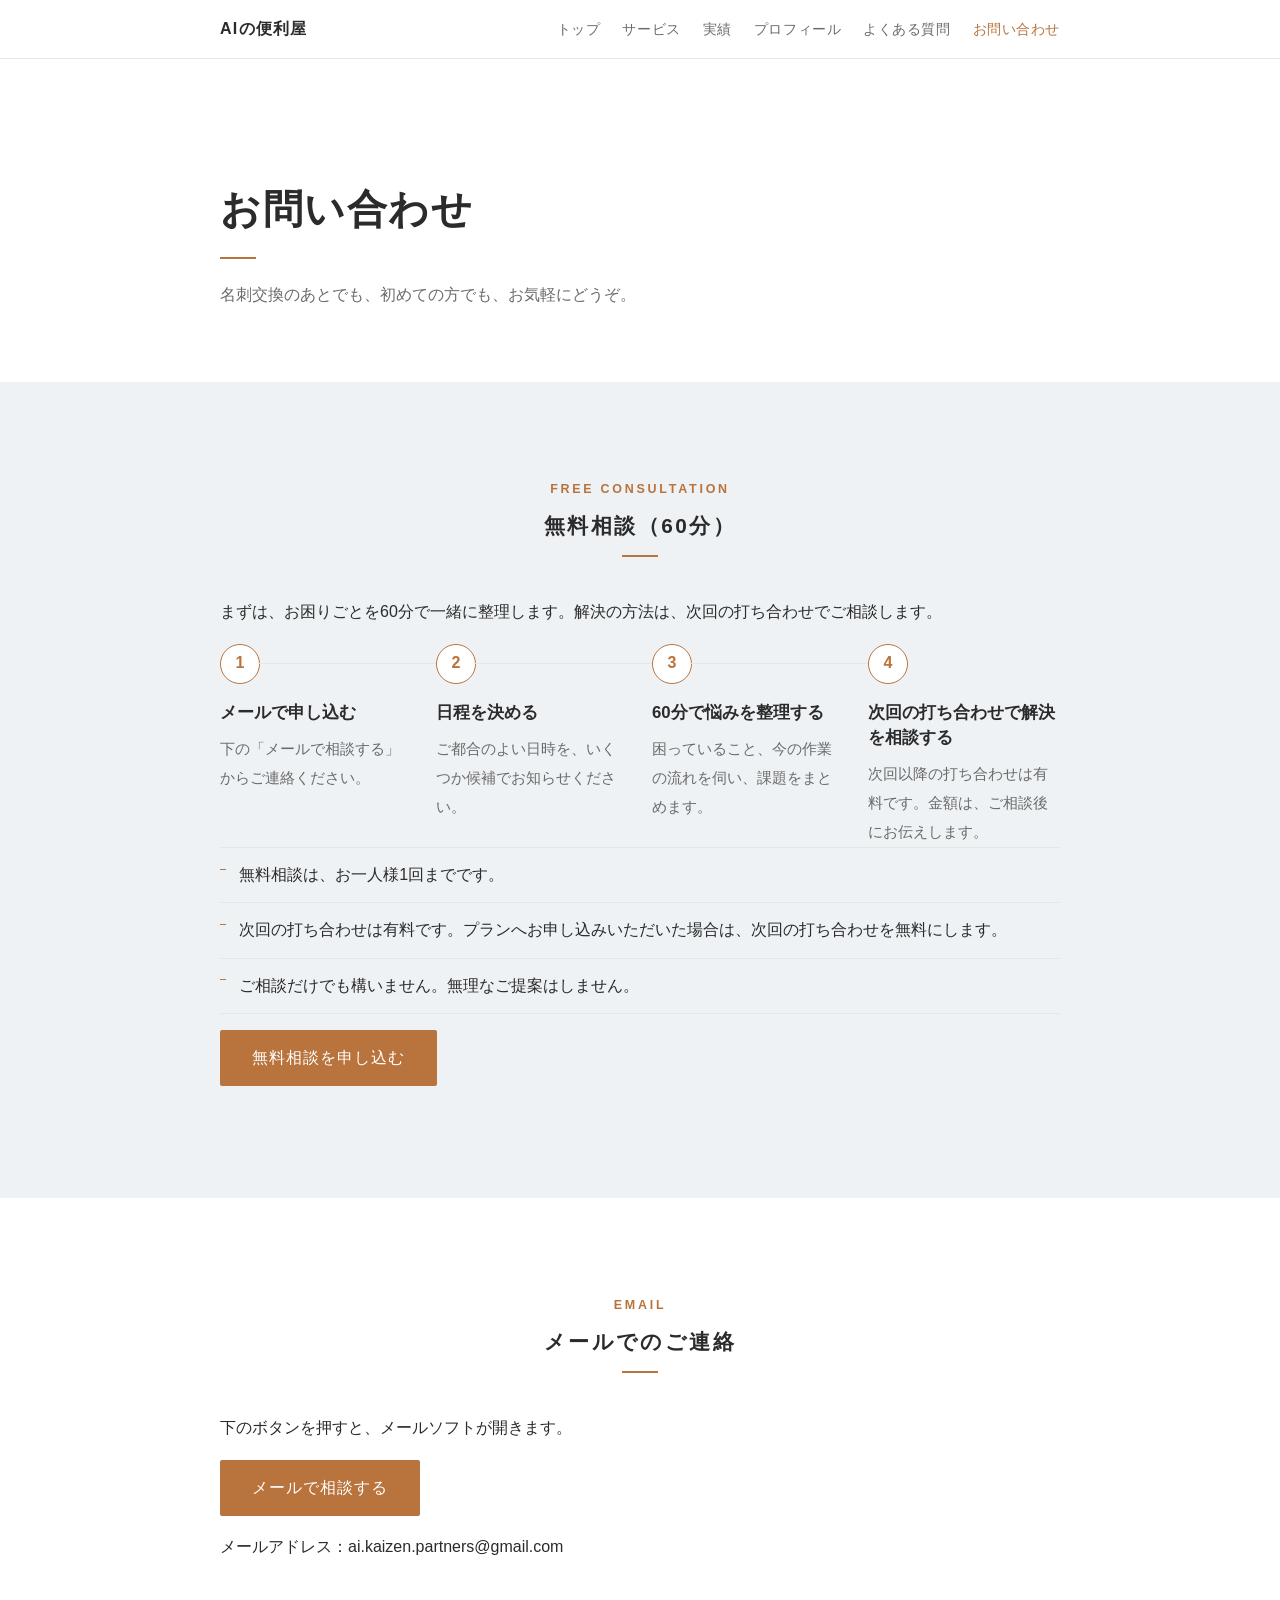
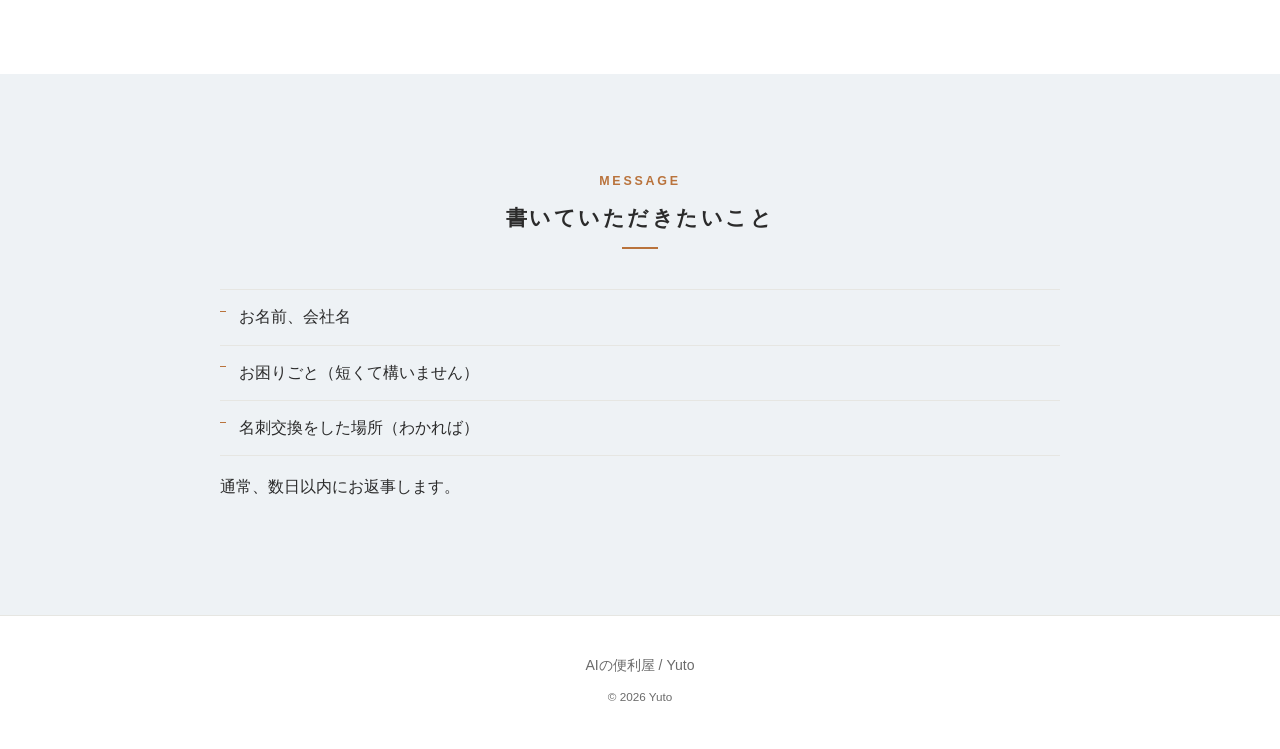
==== commit a5490454: "お問い合わせページに無料相談(60分・1人1回)の案内を追加 Co-Authored-By: Claude Haiku 5.5 <noreply@anthropic.com> Claude-Sessi" ====
--- a/contact.html
+++ b/contact.html
@@ -16,7 +16,7 @@
 </div>
 </header>
 <main>
-<section class="hero"><div class="wrap"><h1>お問い合わせ</h1><p class="lead">名刺交換のあとでも、初めての方でも、お気軽にどうぞ。</p></div></section><section class="section"><div class="wrap"><p class="en">Email</p><h2>メールでのご連絡</h2><p>下のボタンを押すと、メールソフトが開きます。</p>
+<section class="hero"><div class="wrap"><h1>お問い合わせ</h1><p class="lead">名刺交換のあとでも、初めての方でも、お気軽にどうぞ。</p></div></section><section class="section alt"><div class="wrap"><p class="en">Free Consultation</p><h2>無料相談（60分）</h2><p>まずは、お困りごとを60分で一緒に整理します。解決の方法は、次回の打ち合わせでご相談します。</p><ol class="steps"><li><h3>メールで申し込む</h3><p>下の「メールで相談する」からご連絡ください。</p></li><li><h3>日程を決める</h3><p>ご都合のよい日時を、いくつか候補でお知らせください。</p></li><li><h3>60分で悩みを整理する</h3><p>困っていること、今の作業の流れを伺い、課題をまとめます。</p></li><li><h3>次回の打ち合わせで解決を相談する</h3><p>次回以降の打ち合わせは有料です。金額は、ご相談後にお伝えします。</p></li></ol><ul class="plain"><li>無料相談は、お一人様1回までです。</li><li>次回の打ち合わせは有料です。プランへお申し込みいただいた場合は、次回の打ち合わせを無料にします。</li><li>ご相談だけでも構いません。無理なご提案はしません。</li></ul><p><a class="btn" href="mailto:ai.kaizen.partners@gmail.com?subject=%E7%84%A1%E6%96%99%E7%9B%B8%E8%AB%87%E3%81%AE%E7%94%B3%E8%BE%BC">無料相談を申し込む</a></p></div></section><section class="section"><div class="wrap"><p class="en">Email</p><h2>メールでのご連絡</h2><p>下のボタンを押すと、メールソフトが開きます。</p>
 <p><a class="btn" id="mailbtn" href="mailto:ai.kaizen.partners@gmail.com?subject=%E3%81%8A%E5%95%8F%E3%81%84%E5%90%88%E3%82%8F%E3%81%9B">メールで相談する</a></p>
 <p>メールアドレス：ai.kaizen.partners@gmail.com</p></div></section><section class="section alt"><div class="wrap"><p class="en">Message</p><h2>書いていただきたいこと</h2><ul class="plain">
 <li>お名前、会社名</li>
--- a/style.css
+++ b/style.css
@@ -153,3 +153,18 @@
 .strip-text{grid-column:1 / -1;writing-mode:horizontal-tb;padding:18px 12px;font-size:1rem}
 .strip img:nth-child(3){grid-column:auto}
 }
+
+/* プラン一覧 */
+.plan-grid{display:grid;gap:20px;margin-top:8px}
+.plan{margin-bottom:0}
+.plan-tier{margin:0 0 6px;color:var(--accent);font-size:.8rem;letter-spacing:.12em;font-weight:700}
+.plan h3{margin-bottom:6px}
+.plan-target{margin:0 0 6px;font-size:.92rem;color:var(--text)}
+.plan-goal{margin:0 0 10px;font-size:.92rem;color:var(--sub)}
+.plan-list{list-style:none;padding:0;margin:0 0 10px;font-size:.9rem;color:var(--sub)}
+.plan-list li{padding:4px 0 4px 1em;position:relative}
+.plan-list li::before{content:"";position:absolute;left:0;top:.95em;width:5px;height:1px;background:var(--accent)}
+.plan-detail summary{cursor:pointer;color:var(--accent);font-size:.9rem;font-weight:700}
+.plan-sub{margin:12px 0 4px;font-size:.85rem;font-weight:700}
+.disclaimer{margin-top:28px;font-size:.85rem;color:var(--sub)}
+@media(min-width:700px){.plan-grid{grid-template-columns:repeat(2,1fr)}}
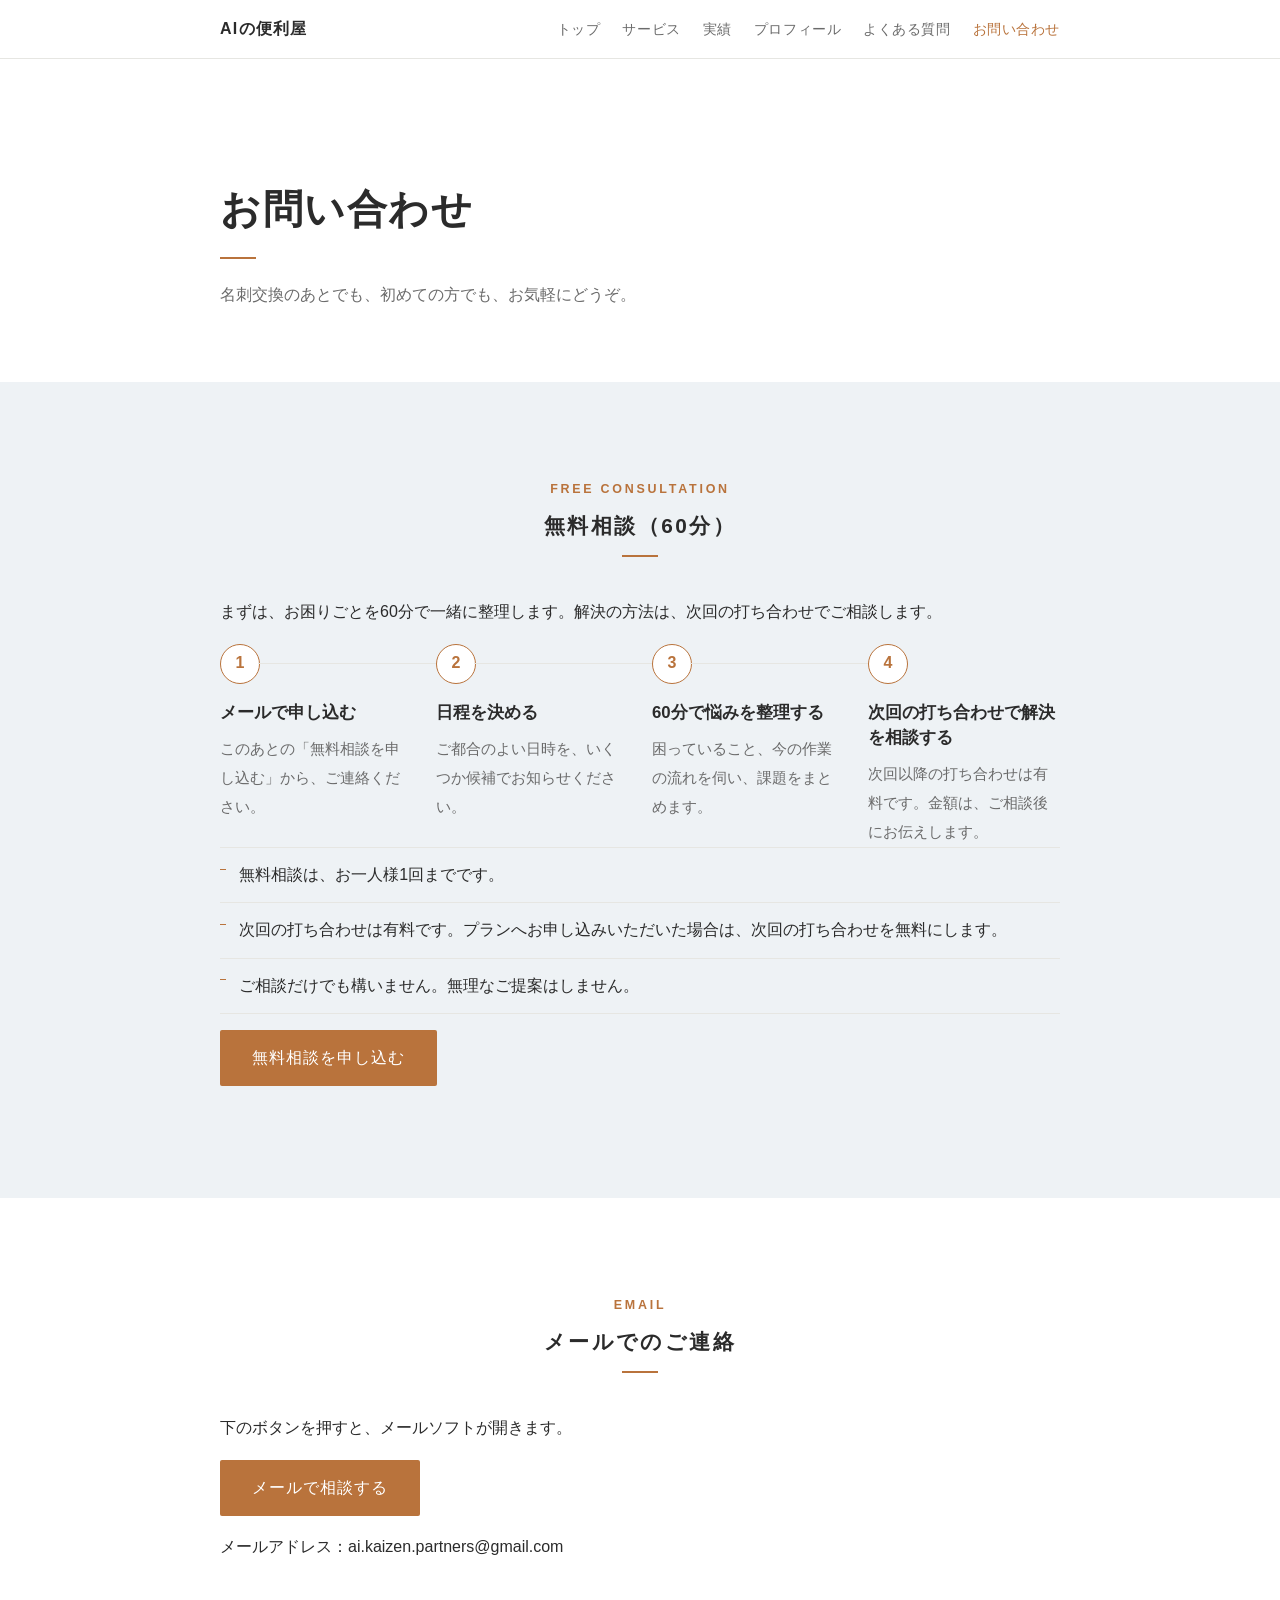
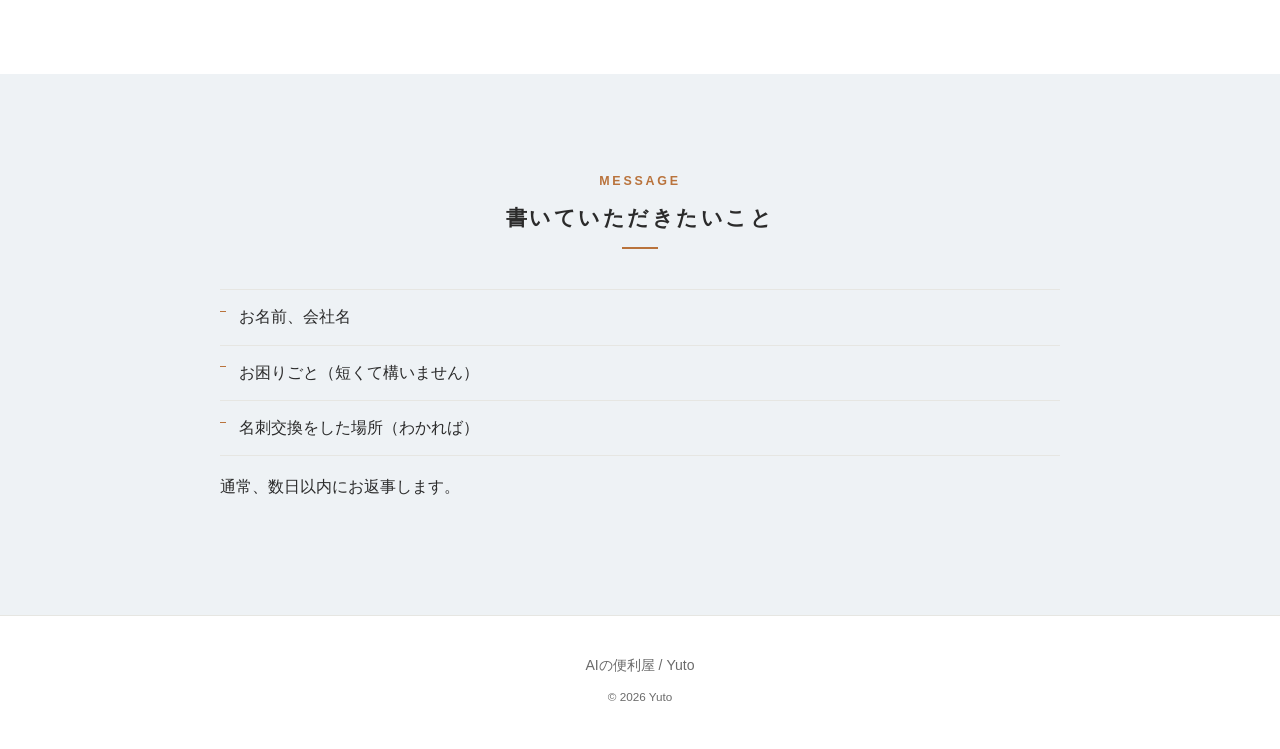
==== commit be8564b3: "無料相談の手順1の文言を、実際のボタン名に合わせて修正 Co-Authored-By: Claude Sonnet 5.5 <noreply@anthropic.com> Claude-Session" ====
--- a/contact.html
+++ b/contact.html
@@ -16,7 +16,7 @@
 </div>
 </header>
 <main>
-<section class="hero"><div class="wrap"><h1>お問い合わせ</h1><p class="lead">名刺交換のあとでも、初めての方でも、お気軽にどうぞ。</p></div></section><section class="section alt"><div class="wrap"><p class="en">Free Consultation</p><h2>無料相談（60分）</h2><p>まずは、お困りごとを60分で一緒に整理します。解決の方法は、次回の打ち合わせでご相談します。</p><ol class="steps"><li><h3>メールで申し込む</h3><p>下の「メールで相談する」からご連絡ください。</p></li><li><h3>日程を決める</h3><p>ご都合のよい日時を、いくつか候補でお知らせください。</p></li><li><h3>60分で悩みを整理する</h3><p>困っていること、今の作業の流れを伺い、課題をまとめます。</p></li><li><h3>次回の打ち合わせで解決を相談する</h3><p>次回以降の打ち合わせは有料です。金額は、ご相談後にお伝えします。</p></li></ol><ul class="plain"><li>無料相談は、お一人様1回までです。</li><li>次回の打ち合わせは有料です。プランへお申し込みいただいた場合は、次回の打ち合わせを無料にします。</li><li>ご相談だけでも構いません。無理なご提案はしません。</li></ul><p><a class="btn" href="mailto:ai.kaizen.partners@gmail.com?subject=%E7%84%A1%E6%96%99%E7%9B%B8%E8%AB%87%E3%81%AE%E7%94%B3%E8%BE%BC">無料相談を申し込む</a></p></div></section><section class="section"><div class="wrap"><p class="en">Email</p><h2>メールでのご連絡</h2><p>下のボタンを押すと、メールソフトが開きます。</p>
+<section class="hero"><div class="wrap"><h1>お問い合わせ</h1><p class="lead">名刺交換のあとでも、初めての方でも、お気軽にどうぞ。</p></div></section><section class="section alt"><div class="wrap"><p class="en">Free Consultation</p><h2>無料相談（60分）</h2><p>まずは、お困りごとを60分で一緒に整理します。解決の方法は、次回の打ち合わせでご相談します。</p><ol class="steps"><li><h3>メールで申し込む</h3><p>このあとの「無料相談を申し込む」から、ご連絡ください。</p></li><li><h3>日程を決める</h3><p>ご都合のよい日時を、いくつか候補でお知らせください。</p></li><li><h3>60分で悩みを整理する</h3><p>困っていること、今の作業の流れを伺い、課題をまとめます。</p></li><li><h3>次回の打ち合わせで解決を相談する</h3><p>次回以降の打ち合わせは有料です。金額は、ご相談後にお伝えします。</p></li></ol><ul class="plain"><li>無料相談は、お一人様1回までです。</li><li>次回の打ち合わせは有料です。プランへお申し込みいただいた場合は、次回の打ち合わせを無料にします。</li><li>ご相談だけでも構いません。無理なご提案はしません。</li></ul><p><a class="btn" href="mailto:ai.kaizen.partners@gmail.com?subject=%E7%84%A1%E6%96%99%E7%9B%B8%E8%AB%87%E3%81%AE%E7%94%B3%E8%BE%BC">無料相談を申し込む</a></p></div></section><section class="section"><div class="wrap"><p class="en">Email</p><h2>メールでのご連絡</h2><p>下のボタンを押すと、メールソフトが開きます。</p>
 <p><a class="btn" id="mailbtn" href="mailto:ai.kaizen.partners@gmail.com?subject=%E3%81%8A%E5%95%8F%E3%81%84%E5%90%88%E3%82%8F%E3%81%9B">メールで相談する</a></p>
 <p>メールアドレス：ai.kaizen.partners@gmail.com</p></div></section><section class="section alt"><div class="wrap"><p class="en">Message</p><h2>書いていただきたいこと</h2><ul class="plain">
 <li>お名前、会社名</li>
--- a/style.css
+++ b/style.css
@@ -168,3 +168,7 @@
 .plan-sub{margin:12px 0 4px;font-size:.85rem;font-weight:700}
 .disclaimer{margin-top:28px;font-size:.85rem;color:var(--sub)}
 @media(min-width:700px){.plan-grid{grid-template-columns:repeat(2,1fr)}}
+/* スマホ: 写真帯の4枚目を横幅いっぱいに */
+@media(max-width:699px){
+.strip img:nth-child(4){grid-column:1 / -1;height:180px}
+}
